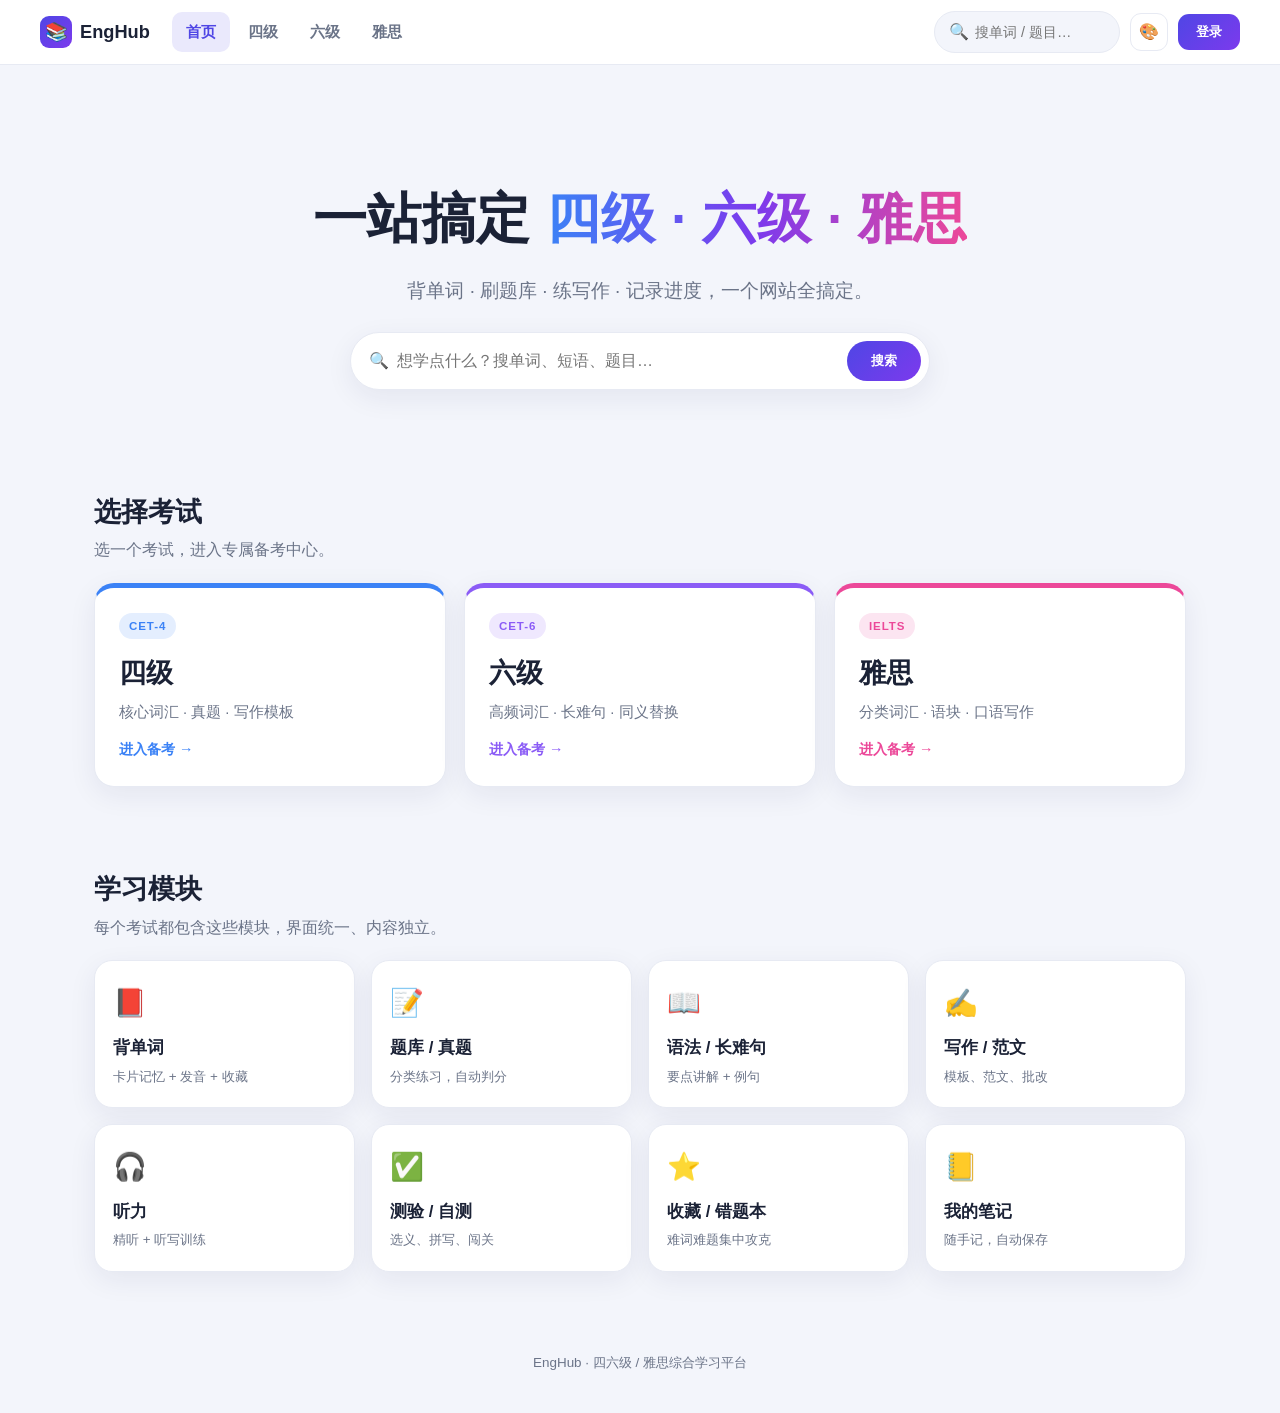
==== index.html @ 69605d9d "EngHub 四六级/雅思学习站:门户首页 + 备考中心 + 背单词 + 笔记本 Co-Authored-By: Claude Opus 4.7 <noreply@anthropic.com>" ====
<!DOCTYPE html>
<html lang="zh-CN">
<head>
<meta charset="UTF-8" />
<meta name="viewport" content="width=device-width, initial-scale=1.0, viewport-fit=cover" />
<meta name="theme-color" content="#4f46e5" />
<title>EngHub · 四级 / 六级 / 雅思 一站式学习</title>
<script>try{var t=localStorage.getItem('engapp-theme');if(t)document.documentElement.setAttribute('data-theme',t);}catch(e){}</script>
<link rel="stylesheet" href="assets/style.css" />
</head>
<body>
<header class="nav">
  <a class="brand" href="index.html"><span class="m">📚</span> EngHub</a>
  <nav class="nav-links" id="navLinks">
    <a href="index.html" class="active">首页</a>
    <a href="dashboard.html?exam=cet4" data-exam="cet4">四级</a>
    <a href="dashboard.html?exam=cet6" data-exam="cet6">六级</a>
    <a href="dashboard.html?exam=ielts" data-exam="ielts">雅思</a>
  </nav>
  <div class="nav-right">
    <div class="nav-search">🔍 <input placeholder="搜单词 / 题目…" /></div>
    <button class="btn-login">登录</button>
  </div>
  <button class="nav-toggle" id="navToggle">☰</button>
</header>

<div class="wrap">
  <section class="home-hero">
    <h1>一站搞定 <span class="g">四级 · 六级 · 雅思</span></h1>
    <p class="sub">背单词 · 刷题库 · 练写作 · 记录进度，一个网站全搞定。</p>
    <div class="home-search">
      🔍 <input type="search" placeholder="想学点什么？搜单词、短语、题目…" />
      <button>搜索</button>
    </div>
  </section>

  <section class="section">
    <h2>选择考试</h2>
    <p class="sub">选一个考试，进入专属备考中心。</p>
    <div class="exams">
      <a class="exam-card cet4" href="dashboard.html?exam=cet4">
        <span class="tag">CET-4</span><h3>四级</h3><p>核心词汇 · 真题 · 写作模板</p><span class="go">进入备考 →</span>
      </a>
      <a class="exam-card cet6" href="dashboard.html?exam=cet6">
        <span class="tag">CET-6</span><h3>六级</h3><p>高频词汇 · 长难句 · 同义替换</p><span class="go">进入备考 →</span>
      </a>
      <a class="exam-card ielts" href="dashboard.html?exam=ielts">
        <span class="tag">IELTS</span><h3>雅思</h3><p>分类词汇 · 语块 · 口语写作</p><span class="go">进入备考 →</span>
      </a>
    </div>
  </section>

  <section class="section" id="features">
    <h2>学习模块</h2>
    <p class="sub">每个考试都包含这些模块，界面统一、内容独立。</p>
    <div class="features">
      <div class="feature"><span class="e">📕</span><h4>背单词</h4><p>卡片记忆 + 发音 + 收藏</p></div>
      <div class="feature"><span class="e">📝</span><h4>题库 / 真题</h4><p>分类练习，自动判分</p></div>
      <div class="feature"><span class="e">📖</span><h4>语法 / 长难句</h4><p>要点讲解 + 例句</p></div>
      <div class="feature"><span class="e">✍️</span><h4>写作 / 范文</h4><p>模板、范文、批改</p></div>
      <div class="feature"><span class="e">🎧</span><h4>听力</h4><p>精听 + 听写训练</p></div>
      <div class="feature"><span class="e">✅</span><h4>测验 / 自测</h4><p>选义、拼写、闯关</p></div>
      <div class="feature"><span class="e">⭐</span><h4>收藏 / 错题本</h4><p>难词难题集中攻克</p></div>
      <div class="feature"><span class="e">📒</span><h4>我的笔记</h4><p>随手记，自动保存</p></div>
    </div>
  </section>
</div>

<footer class="foot">EngHub · 四六级 / 雅思综合学习平台</footer>
<script src="assets/app.js"></script>
</body>
</html>
---- assets/style.css ----
/* ===== 主题变量（默认 + 各主题覆盖） ===== */
:root{
  --bg:#f3f5fb;--card:#ffffff;--ink:#1b2236;--dim:#6b7488;--line:#e7eaf3;
  --brand:#4f46e5;--brand2:#7c3aed;
  --voc:#3b82f6;--lis:#8b5cf6;--read:#0ea5e9;--wri:#f59e0b;--tra:#ec4899;
  --shadow:0 8px 28px rgba(30,30,80,.07);--r:18px;--nav-h:60px;--page-glow:none}
[data-theme="pebl"]{--bg:#e9f4f1;--card:#fff;--ink:#20322b;--dim:#6a7d75;--line:#d4e6e0;--brand:#1f6f4f;--brand2:#0d6568;--voc:#0d6568;--lis:#2f8f6b;--read:#7d9b6e;--wri:#c18d7d;--tra:#b5898b;--shadow:0 8px 28px rgba(31,71,63,.10);
  --page-glow:radial-gradient(900px 520px at 82% -12%,rgba(13,101,104,.14),transparent 60%),radial-gradient(760px 520px at 6% 6%,rgba(193,141,125,.12),transparent 62%)}
[data-theme="ocean"]{--bg:#e7f1fc;--card:#fff;--ink:#0f2438;--dim:#5b7892;--line:#d3e4f5;--brand:#0284c7;--brand2:#0ea5e9;--voc:#0ea5e9;--lis:#0891b2;--read:#2563eb;--wri:#06b6d4;--tra:#3b82f6}
[data-theme="forest"]{--bg:#eaf6ed;--card:#fff;--ink:#16271c;--dim:#5b7768;--line:#d2e8d8;--brand:#15803d;--brand2:#0d9488;--voc:#16a34a;--lis:#0d9488;--read:#65a30d;--wri:#059669;--tra:#14b8a6}
[data-theme="sakura"]{--bg:#fdeaf2;--card:#fff;--ink:#3b2330;--dim:#9c7385;--line:#f7d2e0;--brand:#db2777;--brand2:#fb7185;--voc:#ec4899;--lis:#f472b6;--read:#fb7185;--wri:#e879f9;--tra:#f43f5e}
[data-theme="sunset"]{--bg:#fff0e2;--card:#fff;--ink:#3a2415;--dim:#9a7256;--line:#f7dabf;--brand:#ea580c;--brand2:#f43f5e;--voc:#f97316;--lis:#ef4444;--read:#f43f5e;--wri:#f59e0b;--tra:#fb7185}
[data-theme="night"]{--bg:#0e1320;--card:#171d2e;--ink:#e8ecf6;--dim:#9aa3bd;--line:#26304a;--brand:#6366f1;--brand2:#8b5cf6;--voc:#818cf8;--lis:#a78bfa;--read:#38bdf8;--wri:#fbbf24;--tra:#f472b6;--shadow:0 10px 30px rgba(0,0,0,.42)}
[data-theme="midnight"]{--bg:#0b1424;--card:#122036;--ink:#dce9fb;--dim:#8aa0c0;--line:#1e3148;--brand:#2563eb;--brand2:#0ea5e9;--voc:#38bdf8;--lis:#60a5fa;--read:#22d3ee;--wri:#818cf8;--tra:#34d399;--shadow:0 10px 30px rgba(0,0,0,.45)}

*{box-sizing:border-box;margin:0;padding:0}
html{scroll-behavior:smooth}
body{font-family:-apple-system,"Segoe UI","Microsoft YaHei",Roboto,sans-serif;background-color:var(--bg);background-image:var(--page-glow);background-attachment:fixed;color:var(--ink);line-height:1.6;-webkit-font-smoothing:antialiased;min-height:100vh}
a{text-decoration:none;color:inherit}
.wrap{max-width:1140px;margin:0 auto;padding:0 clamp(16px,4vw,24px)}

/* ===== 顶部导航（两页共用） ===== */
.nav{position:sticky;top:0;z-index:50;display:flex;align-items:center;gap:14px;padding:11px clamp(16px,4vw,40px);background:var(--card);border-bottom:1px solid var(--line)}
.brand{font-weight:800;font-size:1.14rem;display:flex;align-items:center;gap:8px}
.brand .m{width:32px;height:32px;border-radius:9px;display:grid;place-items:center;background:linear-gradient(135deg,var(--brand),var(--brand2));color:#fff}
.nav-links{display:flex;gap:4px;margin-left:8px}
.nav-links a{padding:8px 14px;border-radius:10px;color:var(--dim);font-weight:600;font-size:.95rem}
.nav-links a:hover{color:var(--ink);background:var(--bg)}
.nav-links a.active{color:var(--brand);background:color-mix(in srgb,var(--brand) 12%,var(--card))}
.nav-right{margin-left:auto;display:flex;align-items:center;gap:10px}
.nav-search{display:flex;align-items:center;gap:6px;background:var(--bg);border:1px solid var(--line);border-radius:999px;padding:7px 14px;color:var(--dim)}
.nav-search input{border:0;background:none;outline:none;color:var(--ink);font-size:.9rem;width:130px}
.theme-btn{width:38px;height:38px;border-radius:11px;border:1px solid var(--line);background:var(--card);color:var(--ink);cursor:pointer;font-size:1rem}
.theme-btn:hover{border-color:var(--brand)}
.btn-login{border:0;cursor:pointer;padding:9px 18px;border-radius:11px;background:linear-gradient(135deg,var(--brand),var(--brand2));color:#fff;font-weight:700}
.nav-toggle{display:none;border:0;background:none;font-size:1.4rem;cursor:pointer;color:var(--ink)}

/* ===== 主题面板 ===== */
.theme-panel{position:fixed;top:calc(var(--nav-h) + 6px);right:14px;z-index:200;width:252px;background:var(--card);border:1px solid var(--line);border-radius:16px;box-shadow:var(--shadow);padding:14px;display:none}
.theme-panel.open{display:block}
.tp-title{font-size:.85rem;font-weight:700;color:var(--dim);margin-bottom:10px}
.tp-grid{display:grid;grid-template-columns:1fr 1fr;gap:8px}
.tp-item{display:flex;align-items:center;gap:8px;padding:8px 10px;border:1px solid var(--line);border-radius:10px;background:var(--card);cursor:pointer;color:var(--ink);font-size:.85rem;font-weight:600;text-align:left}
.tp-item:hover{border-color:var(--brand)}
.tp-item.active{border-color:var(--brand);background:var(--bg)}
.tp-dots{display:flex;flex:none}
.tp-dots i{width:13px;height:13px;border-radius:50%;display:block;margin-left:-4px;border:1.5px solid var(--card)}
.tp-dots i:first-child{margin-left:0}

/* ===== 首页 Hero ===== */
.home-hero{text-align:center;padding:clamp(50px,9vw,110px) 0 clamp(30px,5vw,60px);position:relative}
.home-hero h1{font-size:clamp(1.9rem,6vw,3.4rem);font-weight:900;letter-spacing:.5px}
.home-hero h1 .g{background:linear-gradient(90deg,var(--cet4,var(--voc)),var(--brand2),var(--tra));-webkit-background-clip:text;background-clip:text;color:transparent}
.home-hero .sub{color:var(--dim);margin-top:14px;font-size:clamp(1rem,2.5vw,1.18rem)}
.home-search{display:flex;align-items:center;gap:8px;max-width:580px;margin:26px auto 0;background:var(--card);border:1px solid var(--line);border-radius:999px;padding:8px 8px 8px 18px;box-shadow:var(--shadow)}
.home-search input{flex:1;border:0;outline:none;background:none;font-size:1rem;color:var(--ink)}
.home-search button{border:0;cursor:pointer;padding:11px 24px;border-radius:999px;background:linear-gradient(135deg,var(--brand),var(--brand2));color:#fff;font-weight:700}

.section{padding:clamp(22px,4vw,40px) 0}
.section h2{font-size:clamp(1.3rem,3vw,1.7rem);font-weight:800}
.section .sub{color:var(--dim);margin-top:4px}

/* 选择考试卡 */
.exams{margin-top:20px;display:grid;grid-template-columns:repeat(3,1fr);gap:18px}
.exam-card{position:relative;overflow:hidden;background:var(--card);border:1px solid var(--line);border-radius:20px;padding:24px;box-shadow:var(--shadow);transition:transform .18s,border-color .18s;border-top:5px solid var(--c)}
.exam-card.cet4{--c:var(--voc)}.exam-card.cet6{--c:var(--lis)}.exam-card.ielts{--c:var(--tra)}
.exam-card:hover{transform:translateY(-5px);border-color:var(--c)}
.exam-card .tag{font-size:.72rem;font-weight:800;letter-spacing:.08em;color:var(--c);background:color-mix(in srgb,var(--c) 14%,var(--card));padding:4px 10px;border-radius:999px;display:inline-block}
.exam-card h3{font-size:1.7rem;margin-top:12px}
.exam-card p{color:var(--dim);margin-top:6px;font-size:.92rem}
.exam-card .go{margin-top:14px;color:var(--c);font-weight:700;font-size:.9rem;display:inline-block}

/* 学习模块 */
.features{margin-top:20px;display:grid;grid-template-columns:repeat(4,1fr);gap:16px}
.feature{background:var(--card);border:1px solid var(--line);border-radius:var(--r);padding:20px 18px;box-shadow:var(--shadow);transition:transform .15s,border-color .15s}
.feature:hover{transform:translateY(-3px);border-color:var(--brand)}
.feature .e{font-size:1.7rem}
.feature h4{margin-top:10px;font-size:1.05rem}
.feature p{color:var(--dim);font-size:.84rem;margin-top:4px}

/* ===== 备考中心（dashboard） ===== */
.hero{position:relative;overflow:hidden;border-radius:26px;min-height:clamp(300px,40vw,400px);display:flex;flex-direction:column;justify-content:center;gap:14px;padding:clamp(26px,5vw,54px);color:#fff;margin-top:22px;
  background-image:linear-gradient(95deg,rgba(18,30,26,.84) 0%,rgba(18,30,26,.5) 42%,rgba(18,30,26,.08) 74%),url('https://images.unsplash.com/photo-1464822759023-fed622ff2c3b?auto=format&fit=crop&w=1600&q=70');
  background-size:cover;background-position:center;background-color:var(--brand)}
.hero .hi{font-weight:600;opacity:.95}
.hero .cd{font-size:clamp(1.5rem,4vw,2.4rem);font-weight:900;line-height:1.12;max-width:20ch;text-shadow:0 2px 18px rgba(0,0,0,.28)}
.hero .cd .big{font-size:clamp(2.8rem,9vw,5rem);display:inline-block;vertical-align:-6px;margin:0 4px}
.hero .subt{opacity:.92;max-width:42ch}
.hero .edit{font-size:.82rem;opacity:.85;border-bottom:1px dashed rgba(255,255,255,.6);cursor:pointer;margin-left:6px;white-space:nowrap}
.hero .r{display:flex;gap:10px;flex-wrap:wrap;align-items:center;margin-top:6px}
.kpi{background:rgba(255,255,255,.15);backdrop-filter:blur(6px);border:1px solid rgba(255,255,255,.25);border-radius:14px;padding:11px 16px;text-align:center;min-width:84px}
.kpi b{display:block;font-size:1.5rem}.kpi span{font-size:.76rem;opacity:.9}
.hero .cont{background:#fff;color:#1f2a24;font-weight:800;padding:13px 22px;border-radius:13px;cursor:pointer;border:0}

.sec{margin-top:32px}
.sec-h{display:flex;align-items:center;gap:8px;margin-bottom:14px}
.sec-h h2{font-size:1.2rem;font-weight:800}
.sec-h .more{margin-left:auto;color:var(--dim);font-size:.85rem;cursor:pointer}

.types{display:grid;grid-template-columns:repeat(5,1fr);gap:14px}
.tcard{background:var(--card);border:1px solid var(--line);border-radius:var(--r);padding:18px;box-shadow:var(--shadow);cursor:pointer;transition:transform .15s;border-top:4px solid var(--c)}
.tcard:hover{transform:translateY(-4px)}
.tcard.voc{--c:var(--voc)}.tcard.lis{--c:var(--lis)}.tcard.read{--c:var(--read)}.tcard.wri{--c:var(--wri)}.tcard.tra{--c:var(--tra)}
.tcard .e{font-size:1.5rem;width:46px;height:46px;border-radius:13px;display:grid;place-items:center;background:color-mix(in srgb,var(--c) 16%,var(--card))}
.tcard h3{font-size:1.1rem;margin-top:10px}
.tcard p{color:var(--dim);font-size:.82rem;margin-top:3px}
.tcard .bar{height:6px;border-radius:999px;background:var(--bg);margin-top:12px;overflow:hidden}
.tcard .bar span{display:block;height:100%;background:var(--c)}

.exams3{display:grid;grid-template-columns:repeat(3,1fr);gap:14px}
.ecard{display:flex;gap:14px;align-items:center;background:var(--card);border:1px solid var(--line);border-radius:var(--r);padding:18px;box-shadow:var(--shadow);cursor:pointer}
.ecard:hover{border-color:var(--brand)}
.ecard .e{width:48px;height:48px;border-radius:13px;display:grid;place-items:center;font-size:1.5rem;background:color-mix(in srgb,var(--brand) 12%,var(--card));flex:none}
.ecard h3{font-size:1.05rem}.ecard p{color:var(--dim);font-size:.82rem}

.tools{display:grid;grid-template-columns:repeat(6,1fr);gap:12px}
.tool{background:var(--card);border:1px solid var(--line);border-radius:14px;padding:16px 10px;text-align:center;box-shadow:var(--shadow);cursor:pointer;transition:transform .15s}
.tool:hover{transform:translateY(-3px);border-color:var(--brand)}
.tool .e{font-size:1.45rem;width:44px;height:44px;border-radius:12px;display:grid;place-items:center;margin:0 auto;background:color-mix(in srgb,var(--brand) 12%,var(--card))}
.tool .t{margin-top:8px;font-weight:700;font-size:.86rem}

.plan{display:grid;grid-template-columns:1.1fr 1fr;gap:16px}
.panel{background:var(--card);border:1px solid var(--line);border-radius:var(--r);padding:18px;box-shadow:var(--shadow)}
.panel h3{font-size:1rem;margin-bottom:12px}
.week{display:flex;justify-content:space-between;gap:6px}
.day{flex:1;text-align:center;color:var(--dim);font-size:.78rem}
.day .d{width:100%;aspect-ratio:1;max-width:42px;margin:6px auto 0;border-radius:12px;background:var(--bg);display:grid;place-items:center;font-weight:800;color:var(--dim)}
.day.done .d{background:linear-gradient(135deg,var(--brand),var(--brand2));color:#fff}
.day.today .d{outline:2px solid var(--brand);outline-offset:2px;color:var(--ink)}
.todo{list-style:none}
.todo li{display:flex;align-items:center;gap:10px;padding:8px 0;cursor:pointer;border-bottom:1px solid var(--line)}
.todo li:last-child{border-bottom:0}
.todo .b{width:20px;height:20px;border:2px solid var(--dim);border-radius:6px;display:grid;place-items:center;font-size:.8rem;flex:none}
.todo li.done .b{background:var(--brand);border-color:var(--brand);color:#fff}
.todo li.done .x{text-decoration:line-through;color:var(--dim)}

.foot{text-align:center;color:var(--dim);font-size:.84rem;padding:40px 20px}

/* ===== 响应式 ===== */
@media(max-width:900px){
  .nav-links,.nav-search{display:none}
  .nav-links.open{display:flex;flex-direction:column;position:absolute;top:var(--nav-h);left:0;right:0;background:var(--card);border-bottom:1px solid var(--line);padding:10px;gap:4px}
  .nav-toggle{display:block}
  .exams{grid-template-columns:1fr}.features{grid-template-columns:repeat(2,1fr)}
  .types{grid-template-columns:repeat(2,1fr)}.tools{grid-template-columns:repeat(3,1fr)}.exams3{grid-template-columns:1fr}.plan{grid-template-columns:1fr}
}
@media(max-width:520px){.features{grid-template-columns:1fr 1fr}.types{grid-template-columns:1fr 1fr}.tools{grid-template-columns:repeat(2,1fr)}.theme-panel{left:14px;width:auto}}
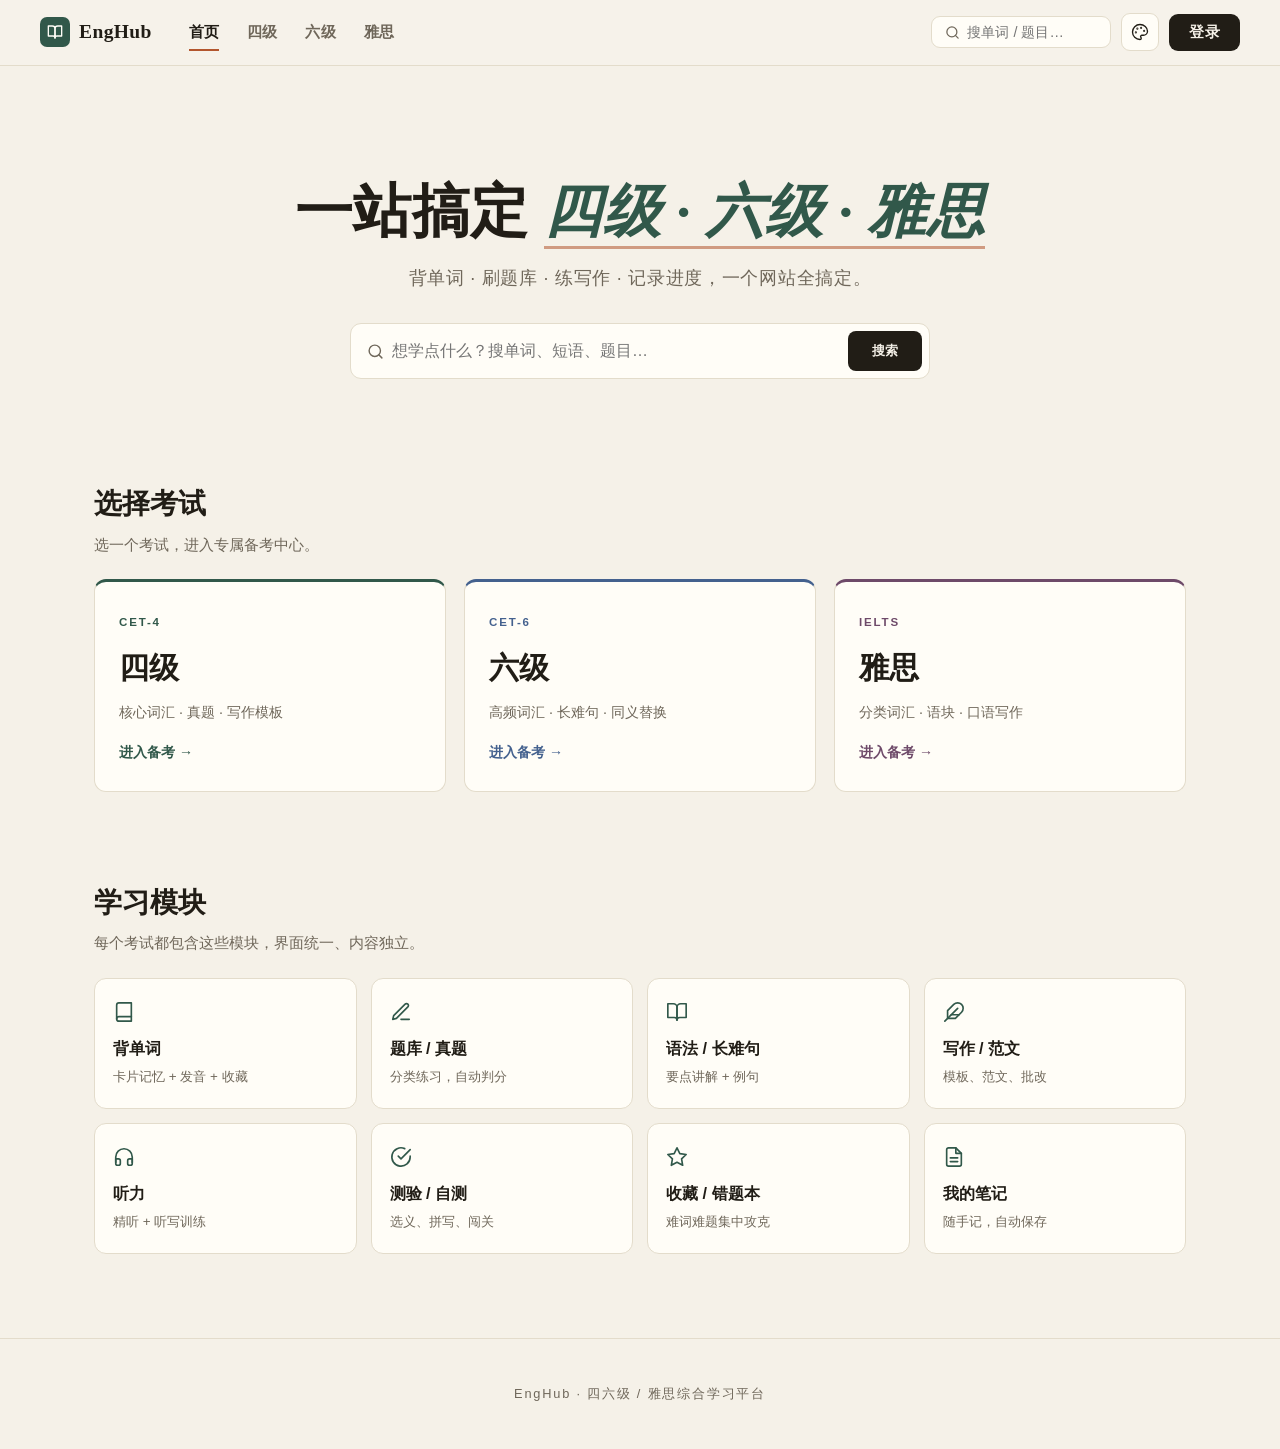
==== commit 6790a3c7: "整站改版「纸墨书房」编辑风:暖纸底+衬线标题+墨绿主色;emoji 图标全部换线性 SVG;8 套主题重调色(新增夜读/子夜暗色);移除 Google Fonts 与 Unsplash 外链提升国内加" ====
--- a/index.html
+++ b/index.html
@@ -3,14 +3,14 @@
 <head>
 <meta charset="UTF-8" />
 <meta name="viewport" content="width=device-width, initial-scale=1.0, viewport-fit=cover" />
-<meta name="theme-color" content="#4f46e5" />
+<meta name="theme-color" content="#f5f1e8" />
 <title>EngHub · 四级 / 六级 / 雅思 一站式学习</title>
 <script>try{var t=localStorage.getItem('engapp-theme');if(t)document.documentElement.setAttribute('data-theme',t);}catch(e){}</script>
 <link rel="stylesheet" href="assets/style.css" />
 </head>
 <body>
 <header class="nav">
-  <a class="brand" href="index.html"><span class="m">📚</span> EngHub</a>
+  <a class="brand" href="index.html"><span class="m"><svg width="16" height="16" viewBox="0 0 24 24" fill="none" stroke="currentColor" stroke-width="2" stroke-linecap="round" stroke-linejoin="round"><path d="M2 3h6a4 4 0 0 1 4 4v14a3 3 0 0 0-3-3H2z"/><path d="M22 3h-6a4 4 0 0 0-4 4v14a3 3 0 0 1 3-3h7z"/></svg></span> EngHub</a>
   <nav class="nav-links" id="navLinks">
     <a href="index.html" class="active">首页</a>
     <a href="dashboard.html?exam=cet4" data-exam="cet4">四级</a>
@@ -18,7 +18,7 @@
     <a href="dashboard.html?exam=ielts" data-exam="ielts">雅思</a>
   </nav>
   <div class="nav-right">
-    <div class="nav-search">🔍 <input placeholder="搜单词 / 题目…" /></div>
+    <div class="nav-search"><svg width="15" height="15" viewBox="0 0 24 24" fill="none" stroke="currentColor" stroke-width="2" stroke-linecap="round" stroke-linejoin="round"><circle cx="11" cy="11" r="8"/><line x1="21" y1="21" x2="16.65" y2="16.65"/></svg> <input placeholder="搜单词 / 题目…" /></div>
     <button class="btn-login">登录</button>
   </div>
   <button class="nav-toggle" id="navToggle">☰</button>
@@ -29,7 +29,8 @@
     <h1>一站搞定 <span class="g">四级 · 六级 · 雅思</span></h1>
     <p class="sub">背单词 · 刷题库 · 练写作 · 记录进度，一个网站全搞定。</p>
     <div class="home-search">
-      🔍 <input type="search" placeholder="想学点什么？搜单词、短语、题目…" />
+      <svg width="17" height="17" viewBox="0 0 24 24" fill="none" stroke="currentColor" stroke-width="2" stroke-linecap="round" stroke-linejoin="round"><circle cx="11" cy="11" r="8"/><line x1="21" y1="21" x2="16.65" y2="16.65"/></svg>
+      <input type="search" placeholder="想学点什么？搜单词、短语、题目…" />
       <button>搜索</button>
     </div>
   </section>
@@ -54,19 +55,20 @@
     <h2>学习模块</h2>
     <p class="sub">每个考试都包含这些模块，界面统一、内容独立。</p>
     <div class="features">
-      <div class="feature"><span class="e">📕</span><h4>背单词</h4><p>卡片记忆 + 发音 + 收藏</p></div>
-      <div class="feature"><span class="e">📝</span><h4>题库 / 真题</h4><p>分类练习，自动判分</p></div>
-      <div class="feature"><span class="e">📖</span><h4>语法 / 长难句</h4><p>要点讲解 + 例句</p></div>
-      <div class="feature"><span class="e">✍️</span><h4>写作 / 范文</h4><p>模板、范文、批改</p></div>
-      <div class="feature"><span class="e">🎧</span><h4>听力</h4><p>精听 + 听写训练</p></div>
-      <div class="feature"><span class="e">✅</span><h4>测验 / 自测</h4><p>选义、拼写、闯关</p></div>
-      <div class="feature"><span class="e">⭐</span><h4>收藏 / 错题本</h4><p>难词难题集中攻克</p></div>
-      <div class="feature"><span class="e">📒</span><h4>我的笔记</h4><p>随手记，自动保存</p></div>
+      <div class="feature"><span class="e"><svg width="22" height="22" viewBox="0 0 24 24" fill="none" stroke="currentColor" stroke-width="1.8" stroke-linecap="round" stroke-linejoin="round"><path d="M4 19.5A2.5 2.5 0 0 1 6.5 17H20"/><path d="M6.5 2H20v20H6.5A2.5 2.5 0 0 1 4 19.5v-15A2.5 2.5 0 0 1 6.5 2z"/></svg></span><h4>背单词</h4><p>卡片记忆 + 发音 + 收藏</p></div>
+      <div class="feature"><span class="e"><svg width="22" height="22" viewBox="0 0 24 24" fill="none" stroke="currentColor" stroke-width="1.8" stroke-linecap="round" stroke-linejoin="round"><path d="M12 20h9"/><path d="M16.5 3.5a2.121 2.121 0 0 1 3 3L7 19l-4 1 1-4L16.5 3.5z"/></svg></span><h4>题库 / 真题</h4><p>分类练习，自动判分</p></div>
+      <div class="feature"><span class="e"><svg width="22" height="22" viewBox="0 0 24 24" fill="none" stroke="currentColor" stroke-width="1.8" stroke-linecap="round" stroke-linejoin="round"><path d="M2 3h6a4 4 0 0 1 4 4v14a3 3 0 0 0-3-3H2z"/><path d="M22 3h-6a4 4 0 0 0-4 4v14a3 3 0 0 1 3-3h7z"/></svg></span><h4>语法 / 长难句</h4><p>要点讲解 + 例句</p></div>
+      <div class="feature"><span class="e"><svg width="22" height="22" viewBox="0 0 24 24" fill="none" stroke="currentColor" stroke-width="1.8" stroke-linecap="round" stroke-linejoin="round"><path d="M20.24 12.24a6 6 0 0 0-8.49-8.49L5 10.5V19h8.5z"/><line x1="16" y1="8" x2="2" y2="22"/><line x1="17.5" y1="15" x2="9" y2="15"/></svg></span><h4>写作 / 范文</h4><p>模板、范文、批改</p></div>
+      <div class="feature"><span class="e"><svg width="22" height="22" viewBox="0 0 24 24" fill="none" stroke="currentColor" stroke-width="1.8" stroke-linecap="round" stroke-linejoin="round"><path d="M3 18v-6a9 9 0 0 1 18 0v6"/><path d="M21 19a2 2 0 0 1-2 2h-1a2 2 0 0 1-2-2v-3a2 2 0 0 1 2-2h3zM3 19a2 2 0 0 0 2 2h1a2 2 0 0 0 2-2v-3a2 2 0 0 0-2-2H3z"/></svg></span><h4>听力</h4><p>精听 + 听写训练</p></div>
+      <div class="feature"><span class="e"><svg width="22" height="22" viewBox="0 0 24 24" fill="none" stroke="currentColor" stroke-width="1.8" stroke-linecap="round" stroke-linejoin="round"><path d="M22 11.08V12a10 10 0 1 1-5.93-9.14"/><polyline points="22 4 12 14.01 9 11.01"/></svg></span><h4>测验 / 自测</h4><p>选义、拼写、闯关</p></div>
+      <div class="feature"><span class="e"><svg width="22" height="22" viewBox="0 0 24 24" fill="none" stroke="currentColor" stroke-width="1.8" stroke-linecap="round" stroke-linejoin="round"><polygon points="12 2 15.09 8.26 22 9.27 17 14.14 18.18 21.02 12 17.77 5.82 21.02 7 14.14 2 9.27 8.91 8.26"/></svg></span><h4>收藏 / 错题本</h4><p>难词难题集中攻克</p></div>
+      <div class="feature"><span class="e"><svg width="22" height="22" viewBox="0 0 24 24" fill="none" stroke="currentColor" stroke-width="1.8" stroke-linecap="round" stroke-linejoin="round"><path d="M14 2H6a2 2 0 0 0-2 2v16a2 2 0 0 0 2 2h12a2 2 0 0 0 2-2V8z"/><polyline points="14 2 14 8 20 8"/><line x1="16" y1="13" x2="8" y2="13"/><line x1="16" y1="17" x2="8" y2="17"/></svg></span><h4>我的笔记</h4><p>随手记，自动保存</p></div>
     </div>
   </section>
 </div>
 
 <footer class="foot">EngHub · 四六级 / 雅思综合学习平台</footer>
 <script src="assets/app.js"></script>
+<script src="assets/cloud-auth.js"></script>
 </body>
 </html>
--- a/assets/style.css
+++ b/assets/style.css
@@ -1,140 +1,155 @@
-/* ===== 主题变量（默认 + 各主题覆盖） ===== */
+/* ===== 「纸墨书房」设计系统 —— 主题变量（默认 + 各主题覆盖） ===== */
 :root{
-  --bg:#f3f5fb;--card:#ffffff;--ink:#1b2236;--dim:#6b7488;--line:#e7eaf3;
-  --brand:#4f46e5;--brand2:#7c3aed;
-  --voc:#3b82f6;--lis:#8b5cf6;--read:#0ea5e9;--wri:#f59e0b;--tra:#ec4899;
-  --shadow:0 8px 28px rgba(30,30,80,.07);--r:18px;--nav-h:60px;--page-glow:none}
-[data-theme="pebl"]{--bg:#e9f4f1;--card:#fff;--ink:#20322b;--dim:#6a7d75;--line:#d4e6e0;--brand:#1f6f4f;--brand2:#0d6568;--voc:#0d6568;--lis:#2f8f6b;--read:#7d9b6e;--wri:#c18d7d;--tra:#b5898b;--shadow:0 8px 28px rgba(31,71,63,.10);
-  --page-glow:radial-gradient(900px 520px at 82% -12%,rgba(13,101,104,.14),transparent 60%),radial-gradient(760px 520px at 6% 6%,rgba(193,141,125,.12),transparent 62%)}
-[data-theme="ocean"]{--bg:#e7f1fc;--card:#fff;--ink:#0f2438;--dim:#5b7892;--line:#d3e4f5;--brand:#0284c7;--brand2:#0ea5e9;--voc:#0ea5e9;--lis:#0891b2;--read:#2563eb;--wri:#06b6d4;--tra:#3b82f6}
-[data-theme="forest"]{--bg:#eaf6ed;--card:#fff;--ink:#16271c;--dim:#5b7768;--line:#d2e8d8;--brand:#15803d;--brand2:#0d9488;--voc:#16a34a;--lis:#0d9488;--read:#65a30d;--wri:#059669;--tra:#14b8a6}
-[data-theme="sakura"]{--bg:#fdeaf2;--card:#fff;--ink:#3b2330;--dim:#9c7385;--line:#f7d2e0;--brand:#db2777;--brand2:#fb7185;--voc:#ec4899;--lis:#f472b6;--read:#fb7185;--wri:#e879f9;--tra:#f43f5e}
-[data-theme="sunset"]{--bg:#fff0e2;--card:#fff;--ink:#3a2415;--dim:#9a7256;--line:#f7dabf;--brand:#ea580c;--brand2:#f43f5e;--voc:#f97316;--lis:#ef4444;--read:#f43f5e;--wri:#f59e0b;--tra:#fb7185}
-[data-theme="night"]{--bg:#0e1320;--card:#171d2e;--ink:#e8ecf6;--dim:#9aa3bd;--line:#26304a;--brand:#6366f1;--brand2:#8b5cf6;--voc:#818cf8;--lis:#a78bfa;--read:#38bdf8;--wri:#fbbf24;--tra:#f472b6;--shadow:0 10px 30px rgba(0,0,0,.42)}
-[data-theme="midnight"]{--bg:#0b1424;--card:#122036;--ink:#dce9fb;--dim:#8aa0c0;--line:#1e3148;--brand:#2563eb;--brand2:#0ea5e9;--voc:#38bdf8;--lis:#60a5fa;--read:#22d3ee;--wri:#818cf8;--tra:#34d399;--shadow:0 10px 30px rgba(0,0,0,.45)}
+  --bg:#f5f1e8;--card:#fffdf7;--ink:#211d16;--dim:#6f675a;--line:#e3dccb;
+  --brand:#31584a;--brand2:#436f5e;--on-brand:#fffdf7;--accent:#b3562e;
+  --voc:#31584a;--lis:#44618e;--read:#8f6117;--wri:#b3562e;--tra:#6e4a69;
+  --good:#2f7a4e;--bad:#b3402e;
+  --serif:"Noto Serif SC",Georgia,"Times New Roman","STZhongsong","SimSun",serif;
+  --shadow:0 1px 2px rgba(33,29,22,.04),0 10px 30px rgba(33,29,22,.06);
+  --r:12px;--nav-h:60px;--page-glow:none}
+[data-theme="pebl"]{--bg:#edf1ea;--card:#fdfefb;--ink:#1e2a24;--dim:#63705f;--line:#d8e0d2;--brand:#3e6049;--brand2:#52795e;--accent:#a9633a;--voc:#3e6049;--lis:#48657f;--read:#8a6a2a;--wri:#a9633a;--tra:#6d5470}
+[data-theme="ocean"]{--bg:#ebf0ef;--card:#fcfefd;--ink:#17252a;--dim:#5d6f74;--line:#d5e0de;--brand:#2f5e68;--brand2:#417a86;--accent:#a55e35;--voc:#2f5e68;--lis:#3f628f;--read:#87651f;--wri:#a55e35;--tra:#5f4c74}
+[data-theme="forest"]{--bg:#edf2e9;--card:#fdfef9;--ink:#1c2418;--dim:#5f6c58;--line:#d9e2cf;--brand:#3a5c2e;--brand2:#4e7540;--accent:#9c5d2b;--voc:#3a5c2e;--lis:#3f6470;--read:#8a681f;--wri:#9c5d2b;--tra:#6b4b62}
+[data-theme="sakura"]{--bg:#f6eee9;--card:#fffcfa;--ink:#2c211f;--dim:#7c6a64;--line:#ead9d1;--brand:#9e4a5a;--brand2:#b4626f;--accent:#3f5d54;--voc:#9e4a5a;--lis:#59618f;--read:#95661d;--wri:#b3562e;--tra:#6e4a69}
+[data-theme="sunset"]{--bg:#f7efe2;--card:#fffdf6;--ink:#2b2114;--dim:#7c6c54;--line:#ecdec4;--brand:#a6572b;--brand2:#bd6e3f;--accent:#31584a;--voc:#a6572b;--lis:#4f618a;--read:#8f6117;--wri:#a83b28;--tra:#6e4a69}
+[data-theme="night"]{--bg:#17130c;--card:#221d13;--ink:#ece4d2;--dim:#a2977f;--line:#39321f;--brand:#c9a968;--brand2:#a98c50;--on-brand:#221a0c;--accent:#c77950;--voc:#c9a968;--lis:#8ba3c9;--read:#c9b06a;--wri:#c77950;--tra:#b48bab;--shadow:0 1px 2px rgba(0,0,0,.3),0 12px 34px rgba(0,0,0,.42)}
+[data-theme="midnight"]{--bg:#101418;--card:#191f26;--ink:#e0e7ee;--dim:#94a1b0;--line:#2b3641;--brand:#7fa3c4;--brand2:#5f88ad;--on-brand:#101820;--accent:#c99668;--voc:#7fa3c4;--lis:#93a8d6;--read:#c2a878;--wri:#c99668;--tra:#ad93bd;--shadow:0 1px 2px rgba(0,0,0,.35),0 12px 34px rgba(0,0,0,.45)}
 
 *{box-sizing:border-box;margin:0;padding:0}
 html{scroll-behavior:smooth}
-body{font-family:-apple-system,"Segoe UI","Microsoft YaHei",Roboto,sans-serif;background-color:var(--bg);background-image:var(--page-glow);background-attachment:fixed;color:var(--ink);line-height:1.6;-webkit-font-smoothing:antialiased;min-height:100vh}
+body{font-family:-apple-system,"Segoe UI","PingFang SC","Microsoft YaHei",Roboto,sans-serif;background-color:var(--bg);background-image:var(--page-glow);background-attachment:fixed;color:var(--ink);line-height:1.65;-webkit-font-smoothing:antialiased;min-height:100vh}
 a{text-decoration:none;color:inherit}
+button{font-family:inherit}
+svg{display:inline-block;vertical-align:-.18em}
 .wrap{max-width:1140px;margin:0 auto;padding:0 clamp(16px,4vw,24px)}
-
-/* ===== 顶部导航（两页共用） ===== */
-.nav{position:sticky;top:0;z-index:50;display:flex;align-items:center;gap:14px;padding:11px clamp(16px,4vw,40px);background:var(--card);border-bottom:1px solid var(--line)}
-.brand{font-weight:800;font-size:1.14rem;display:flex;align-items:center;gap:8px}
-.brand .m{width:32px;height:32px;border-radius:9px;display:grid;place-items:center;background:linear-gradient(135deg,var(--brand),var(--brand2));color:#fff}
-.nav-links{display:flex;gap:4px;margin-left:8px}
-.nav-links a{padding:8px 14px;border-radius:10px;color:var(--dim);font-weight:600;font-size:.95rem}
-.nav-links a:hover{color:var(--ink);background:var(--bg)}
-.nav-links a.active{color:var(--brand);background:color-mix(in srgb,var(--brand) 12%,var(--card))}
+@media(prefers-reduced-motion:reduce){*,*::before,*::after{transition:none!important;animation:none!important}}
+
+/* ===== 顶部导航（共用） ===== */
+.nav{position:sticky;top:0;z-index:50;display:flex;align-items:center;gap:14px;padding:12px clamp(16px,4vw,40px);background:color-mix(in srgb,var(--bg) 88%,var(--card));backdrop-filter:blur(8px);border-bottom:1px solid var(--line)}
+.brand{font-family:var(--serif);font-weight:700;font-size:1.22rem;letter-spacing:.02em;display:flex;align-items:center;gap:9px}
+.brand .m{width:30px;height:30px;border-radius:7px;display:grid;place-items:center;background:var(--brand);color:var(--on-brand);font-size:.95rem}
+.nav-links{display:flex;gap:2px;margin-left:10px}
+.nav-links a{position:relative;padding:8px 13px;color:var(--dim);font-weight:600;font-size:.94rem;letter-spacing:.01em;transition:color .16s}
+.nav-links a:hover{color:var(--ink)}
+.nav-links a.active{color:var(--ink)}
+.nav-links a.active::after{content:"";position:absolute;left:13px;right:13px;bottom:2px;height:2px;background:var(--accent)}
 .nav-right{margin-left:auto;display:flex;align-items:center;gap:10px}
-.nav-search{display:flex;align-items:center;gap:6px;background:var(--bg);border:1px solid var(--line);border-radius:999px;padding:7px 14px;color:var(--dim)}
+.nav-search{display:flex;align-items:center;gap:7px;background:var(--card);border:1px solid var(--line);border-radius:9px;padding:7px 13px;color:var(--dim);transition:border-color .16s}
+.nav-search:focus-within{border-color:var(--ink)}
 .nav-search input{border:0;background:none;outline:none;color:var(--ink);font-size:.9rem;width:130px}
-.theme-btn{width:38px;height:38px;border-radius:11px;border:1px solid var(--line);background:var(--card);color:var(--ink);cursor:pointer;font-size:1rem}
-.theme-btn:hover{border-color:var(--brand)}
-.btn-login{border:0;cursor:pointer;padding:9px 18px;border-radius:11px;background:linear-gradient(135deg,var(--brand),var(--brand2));color:#fff;font-weight:700}
+.theme-btn{width:38px;height:38px;border-radius:9px;border:1px solid var(--line);background:var(--card);color:var(--ink);cursor:pointer;font-size:1rem;display:grid;place-items:center;transition:border-color .16s}
+.theme-btn:hover{border-color:var(--ink)}
+.btn-login{border:0;cursor:pointer;padding:9px 20px;border-radius:9px;background:var(--ink);color:var(--bg);font-weight:700;font-size:.92rem;letter-spacing:.02em;transition:opacity .16s}
+.btn-login:hover{opacity:.85}
 .nav-toggle{display:none;border:0;background:none;font-size:1.4rem;cursor:pointer;color:var(--ink)}
 
 /* ===== 主题面板 ===== */
-.theme-panel{position:fixed;top:calc(var(--nav-h) + 6px);right:14px;z-index:200;width:252px;background:var(--card);border:1px solid var(--line);border-radius:16px;box-shadow:var(--shadow);padding:14px;display:none}
+.theme-panel{position:fixed;top:calc(var(--nav-h) + 8px);right:14px;z-index:200;width:256px;background:var(--card);border:1px solid var(--line);border-radius:12px;box-shadow:var(--shadow);padding:14px;display:none}
 .theme-panel.open{display:block}
-.tp-title{font-size:.85rem;font-weight:700;color:var(--dim);margin-bottom:10px}
+.tp-title{font-size:.78rem;font-weight:700;letter-spacing:.12em;color:var(--dim);margin-bottom:10px;text-transform:uppercase}
 .tp-grid{display:grid;grid-template-columns:1fr 1fr;gap:8px}
-.tp-item{display:flex;align-items:center;gap:8px;padding:8px 10px;border:1px solid var(--line);border-radius:10px;background:var(--card);cursor:pointer;color:var(--ink);font-size:.85rem;font-weight:600;text-align:left}
-.tp-item:hover{border-color:var(--brand)}
-.tp-item.active{border-color:var(--brand);background:var(--bg)}
+.tp-item{display:flex;align-items:center;gap:8px;padding:8px 10px;border:1px solid var(--line);border-radius:9px;background:var(--card);cursor:pointer;color:var(--ink);font-size:.85rem;font-weight:600;text-align:left;transition:border-color .16s}
+.tp-item:hover{border-color:var(--ink)}
+.tp-item.active{border-color:var(--brand);background:color-mix(in srgb,var(--brand) 8%,var(--card))}
 .tp-dots{display:flex;flex:none}
 .tp-dots i{width:13px;height:13px;border-radius:50%;display:block;margin-left:-4px;border:1.5px solid var(--card)}
 .tp-dots i:first-child{margin-left:0}
 
 /* ===== 首页 Hero ===== */
-.home-hero{text-align:center;padding:clamp(50px,9vw,110px) 0 clamp(30px,5vw,60px);position:relative}
-.home-hero h1{font-size:clamp(1.9rem,6vw,3.4rem);font-weight:900;letter-spacing:.5px}
-.home-hero h1 .g{background:linear-gradient(90deg,var(--cet4,var(--voc)),var(--brand2),var(--tra));-webkit-background-clip:text;background-clip:text;color:transparent}
-.home-hero .sub{color:var(--dim);margin-top:14px;font-size:clamp(1rem,2.5vw,1.18rem)}
-.home-search{display:flex;align-items:center;gap:8px;max-width:580px;margin:26px auto 0;background:var(--card);border:1px solid var(--line);border-radius:999px;padding:8px 8px 8px 18px;box-shadow:var(--shadow)}
+.home-hero{text-align:center;padding:clamp(54px,9vw,110px) 0 clamp(30px,5vw,58px);position:relative}
+.home-hero h1{font-family:var(--serif);font-size:clamp(2rem,6vw,3.6rem);font-weight:900;letter-spacing:.01em;line-height:1.25}
+.home-hero h1 .g{font-style:italic;color:var(--brand);border-bottom:3px solid color-mix(in srgb,var(--accent) 55%,transparent);padding-bottom:.05em}
+.home-hero .sub{color:var(--dim);margin-top:16px;font-size:clamp(.98rem,2.5vw,1.12rem);letter-spacing:.04em}
+.home-search{display:flex;align-items:center;gap:8px;max-width:580px;margin:30px auto 0;background:var(--card);border:1px solid var(--line);border-radius:11px;padding:7px 7px 7px 16px;color:var(--dim);transition:border-color .16s}
+.home-search:focus-within{border-color:var(--ink)}
 .home-search input{flex:1;border:0;outline:none;background:none;font-size:1rem;color:var(--ink)}
-.home-search button{border:0;cursor:pointer;padding:11px 24px;border-radius:999px;background:linear-gradient(135deg,var(--brand),var(--brand2));color:#fff;font-weight:700}
-
-.section{padding:clamp(22px,4vw,40px) 0}
-.section h2{font-size:clamp(1.3rem,3vw,1.7rem);font-weight:800}
-.section .sub{color:var(--dim);margin-top:4px}
+.home-search button{border:0;cursor:pointer;padding:11px 24px;border-radius:8px;background:var(--ink);color:var(--bg);font-weight:700;transition:opacity .16s}
+.home-search button:hover{opacity:.85}
+
+.section{padding:clamp(24px,4vw,44px) 0}
+.section h2{font-family:var(--serif);font-size:clamp(1.35rem,3vw,1.75rem);font-weight:700}
+.section .sub{color:var(--dim);margin-top:5px;font-size:.92rem}
 
 /* 选择考试卡 */
-.exams{margin-top:20px;display:grid;grid-template-columns:repeat(3,1fr);gap:18px}
-.exam-card{position:relative;overflow:hidden;background:var(--card);border:1px solid var(--line);border-radius:20px;padding:24px;box-shadow:var(--shadow);transition:transform .18s,border-color .18s;border-top:5px solid var(--c)}
+.exams{margin-top:22px;display:grid;grid-template-columns:repeat(3,1fr);gap:18px}
+.exam-card{position:relative;overflow:hidden;background:var(--card);border:1px solid var(--line);border-top:3px solid var(--c);border-radius:var(--r);padding:26px 24px;transition:transform .18s,border-color .18s,box-shadow .18s}
 .exam-card.cet4{--c:var(--voc)}.exam-card.cet6{--c:var(--lis)}.exam-card.ielts{--c:var(--tra)}
-.exam-card:hover{transform:translateY(-5px);border-color:var(--c)}
-.exam-card .tag{font-size:.72rem;font-weight:800;letter-spacing:.08em;color:var(--c);background:color-mix(in srgb,var(--c) 14%,var(--card));padding:4px 10px;border-radius:999px;display:inline-block}
-.exam-card h3{font-size:1.7rem;margin-top:12px}
-.exam-card p{color:var(--dim);margin-top:6px;font-size:.92rem}
-.exam-card .go{margin-top:14px;color:var(--c);font-weight:700;font-size:.9rem;display:inline-block}
+.exam-card:hover{transform:translateY(-4px);border-color:var(--c);box-shadow:var(--shadow)}
+.exam-card .tag{font-size:.72rem;font-weight:700;letter-spacing:.16em;color:var(--c);text-transform:uppercase}
+.exam-card h3{font-family:var(--serif);font-size:1.85rem;font-weight:700;margin-top:10px}
+.exam-card p{color:var(--dim);margin-top:8px;font-size:.9rem}
+.exam-card .go{margin-top:16px;color:var(--c);font-weight:700;font-size:.88rem;display:inline-block;border-bottom:1px solid transparent;transition:border-color .16s}
+.exam-card:hover .go{border-bottom-color:var(--c)}
 
 /* 学习模块 */
-.features{margin-top:20px;display:grid;grid-template-columns:repeat(4,1fr);gap:16px}
-.feature{background:var(--card);border:1px solid var(--line);border-radius:var(--r);padding:20px 18px;box-shadow:var(--shadow);transition:transform .15s,border-color .15s}
-.feature:hover{transform:translateY(-3px);border-color:var(--brand)}
-.feature .e{font-size:1.7rem}
-.feature h4{margin-top:10px;font-size:1.05rem}
+.features{margin-top:22px;display:grid;grid-template-columns:repeat(4,1fr);gap:14px}
+.feature{background:var(--card);border:1px solid var(--line);border-radius:var(--r);padding:20px 18px;transition:transform .15s,border-color .15s,box-shadow .15s}
+.feature:hover{transform:translateY(-3px);border-color:var(--brand);box-shadow:var(--shadow)}
+.feature .e{font-size:1.5rem;color:var(--brand);display:block;line-height:1}
+.feature h4{margin-top:12px;font-size:1.02rem;font-weight:700}
 .feature p{color:var(--dim);font-size:.84rem;margin-top:4px}
 
 /* ===== 备考中心（dashboard） ===== */
-.hero{position:relative;overflow:hidden;border-radius:26px;min-height:clamp(300px,40vw,400px);display:flex;flex-direction:column;justify-content:center;gap:14px;padding:clamp(26px,5vw,54px);color:#fff;margin-top:22px;
-  background-image:linear-gradient(95deg,rgba(18,30,26,.84) 0%,rgba(18,30,26,.5) 42%,rgba(18,30,26,.08) 74%),url('https://images.unsplash.com/photo-1464822759023-fed622ff2c3b?auto=format&fit=crop&w=1600&q=70');
-  background-size:cover;background-position:center;background-color:var(--brand)}
-.hero .hi{font-weight:600;opacity:.95}
-.hero .cd{font-size:clamp(1.5rem,4vw,2.4rem);font-weight:900;line-height:1.12;max-width:20ch;text-shadow:0 2px 18px rgba(0,0,0,.28)}
-.hero .cd .big{font-size:clamp(2.8rem,9vw,5rem);display:inline-block;vertical-align:-6px;margin:0 4px}
-.hero .subt{opacity:.92;max-width:42ch}
-.hero .edit{font-size:.82rem;opacity:.85;border-bottom:1px dashed rgba(255,255,255,.6);cursor:pointer;margin-left:6px;white-space:nowrap}
-.hero .r{display:flex;gap:10px;flex-wrap:wrap;align-items:center;margin-top:6px}
-.kpi{background:rgba(255,255,255,.15);backdrop-filter:blur(6px);border:1px solid rgba(255,255,255,.25);border-radius:14px;padding:11px 16px;text-align:center;min-width:84px}
-.kpi b{display:block;font-size:1.5rem}.kpi span{font-size:.76rem;opacity:.9}
-.hero .cont{background:#fff;color:#1f2a24;font-weight:800;padding:13px 22px;border-radius:13px;cursor:pointer;border:0}
-
-.sec{margin-top:32px}
-.sec-h{display:flex;align-items:center;gap:8px;margin-bottom:14px}
-.sec-h h2{font-size:1.2rem;font-weight:800}
-.sec-h .more{margin-left:auto;color:var(--dim);font-size:.85rem;cursor:pointer}
+.hero{position:relative;overflow:hidden;border-radius:16px;min-height:clamp(280px,36vw,380px);display:flex;flex-direction:column;justify-content:center;gap:14px;padding:clamp(26px,5vw,54px);color:var(--on-brand);margin-top:24px;
+  background:linear-gradient(120deg,color-mix(in srgb,var(--brand) 88%,#000) 0%,var(--brand) 55%,color-mix(in srgb,var(--brand) 82%,var(--bg)) 100%)}
+.hero::after{content:"";position:absolute;inset:0;pointer-events:none;background:radial-gradient(640px 320px at 88% -10%,color-mix(in srgb,var(--on-brand) 10%,transparent),transparent 65%)}
+.hero>*{position:relative;z-index:1}
+.hero .hi{font-weight:600;opacity:.9;letter-spacing:.06em;font-size:.92rem}
+.hero .cd{font-family:var(--serif);font-size:clamp(1.5rem,4vw,2.3rem);font-weight:900;line-height:1.2;max-width:22ch}
+.hero .cd .big{font-family:var(--serif);font-size:clamp(2.8rem,9vw,4.8rem);display:inline-block;vertical-align:-6px;margin:0 6px;font-style:italic;font-variant-numeric:tabular-nums}
+.hero .subt{opacity:.88;max-width:44ch;font-size:.95rem}
+.hero .edit{font-size:.82rem;opacity:.85;border-bottom:1px dashed color-mix(in srgb,var(--on-brand) 60%,transparent);cursor:pointer;margin-left:6px;white-space:nowrap}
+.hero .r{display:flex;gap:10px;flex-wrap:wrap;align-items:center;margin-top:8px}
+.kpi{background:color-mix(in srgb,var(--on-brand) 8%,transparent);border:1px solid color-mix(in srgb,var(--on-brand) 26%,transparent);border-radius:10px;padding:11px 16px;text-align:center;min-width:86px}
+.kpi b{display:block;font-family:var(--serif);font-size:1.5rem;font-variant-numeric:tabular-nums}.kpi span{font-size:.74rem;opacity:.85;letter-spacing:.06em}
+.hero .cont{background:var(--on-brand);color:var(--brand);font-weight:800;padding:13px 24px;border-radius:10px;cursor:pointer;border:0;letter-spacing:.02em;transition:opacity .16s}
+.hero .cont:hover{opacity:.9}
+
+.sec{margin-top:36px}
+.sec-h{display:flex;align-items:baseline;gap:10px;margin-bottom:16px;padding-bottom:10px;border-bottom:1px solid var(--line)}
+.sec-h h2{font-family:var(--serif);font-size:1.28rem;font-weight:700}
+.sec-h .more{margin-left:auto;color:var(--dim);font-size:.85rem;cursor:pointer;transition:color .16s}
+.sec-h .more:hover{color:var(--ink)}
+.badge{font-size:.72rem;font-weight:700;letter-spacing:.08em;color:var(--brand);border:1px solid color-mix(in srgb,var(--brand) 40%,transparent);border-radius:999px;padding:2px 10px}
 
 .types{display:grid;grid-template-columns:repeat(5,1fr);gap:14px}
-.tcard{background:var(--card);border:1px solid var(--line);border-radius:var(--r);padding:18px;box-shadow:var(--shadow);cursor:pointer;transition:transform .15s;border-top:4px solid var(--c)}
-.tcard:hover{transform:translateY(-4px)}
+.tcard{background:var(--card);border:1px solid var(--line);border-top:3px solid var(--c);border-radius:var(--r);padding:18px;cursor:pointer;transition:transform .15s,box-shadow .15s}
+.tcard:hover{transform:translateY(-4px);box-shadow:var(--shadow)}
 .tcard.voc{--c:var(--voc)}.tcard.lis{--c:var(--lis)}.tcard.read{--c:var(--read)}.tcard.wri{--c:var(--wri)}.tcard.tra{--c:var(--tra)}
-.tcard .e{font-size:1.5rem;width:46px;height:46px;border-radius:13px;display:grid;place-items:center;background:color-mix(in srgb,var(--c) 16%,var(--card))}
-.tcard h3{font-size:1.1rem;margin-top:10px}
+.tcard .e{font-size:1.35rem;width:44px;height:44px;border-radius:10px;display:grid;place-items:center;color:var(--c);background:color-mix(in srgb,var(--c) 10%,var(--card));border:1px solid color-mix(in srgb,var(--c) 22%,transparent)}
+.tcard h3{font-family:var(--serif);font-size:1.12rem;font-weight:700;margin-top:12px}
 .tcard p{color:var(--dim);font-size:.82rem;margin-top:3px}
-.tcard .bar{height:6px;border-radius:999px;background:var(--bg);margin-top:12px;overflow:hidden}
+.tcard .bar{height:4px;border-radius:999px;background:var(--line);margin-top:14px;overflow:hidden}
 .tcard .bar span{display:block;height:100%;background:var(--c)}
 
 .exams3{display:grid;grid-template-columns:repeat(3,1fr);gap:14px}
-.ecard{display:flex;gap:14px;align-items:center;background:var(--card);border:1px solid var(--line);border-radius:var(--r);padding:18px;box-shadow:var(--shadow);cursor:pointer}
-.ecard:hover{border-color:var(--brand)}
-.ecard .e{width:48px;height:48px;border-radius:13px;display:grid;place-items:center;font-size:1.5rem;background:color-mix(in srgb,var(--brand) 12%,var(--card));flex:none}
-.ecard h3{font-size:1.05rem}.ecard p{color:var(--dim);font-size:.82rem}
+.ecard{display:flex;gap:14px;align-items:center;background:var(--card);border:1px solid var(--line);border-radius:var(--r);padding:18px;cursor:pointer;transition:border-color .15s,box-shadow .15s}
+.ecard:hover{border-color:var(--brand);box-shadow:var(--shadow)}
+.ecard .e{width:46px;height:46px;border-radius:10px;display:grid;place-items:center;font-size:1.3rem;color:var(--brand);background:color-mix(in srgb,var(--brand) 9%,var(--card));border:1px solid color-mix(in srgb,var(--brand) 20%,transparent);flex:none}
+.ecard h3{font-size:1.02rem;font-weight:700}.ecard p{color:var(--dim);font-size:.82rem;margin-top:2px}
 
 .tools{display:grid;grid-template-columns:repeat(6,1fr);gap:12px}
-.tool{background:var(--card);border:1px solid var(--line);border-radius:14px;padding:16px 10px;text-align:center;box-shadow:var(--shadow);cursor:pointer;transition:transform .15s}
+.tool{background:var(--card);border:1px solid var(--line);border-radius:var(--r);padding:16px 10px;text-align:center;cursor:pointer;transition:transform .15s,border-color .15s}
 .tool:hover{transform:translateY(-3px);border-color:var(--brand)}
-.tool .e{font-size:1.45rem;width:44px;height:44px;border-radius:12px;display:grid;place-items:center;margin:0 auto;background:color-mix(in srgb,var(--brand) 12%,var(--card))}
-.tool .t{margin-top:8px;font-weight:700;font-size:.86rem}
+.tool .e{font-size:1.25rem;width:42px;height:42px;border-radius:10px;display:grid;place-items:center;margin:0 auto;color:var(--brand);background:color-mix(in srgb,var(--brand) 9%,var(--card));border:1px solid color-mix(in srgb,var(--brand) 20%,transparent)}
+.tool .t{margin-top:9px;font-weight:700;font-size:.85rem}
 
 .plan{display:grid;grid-template-columns:1.1fr 1fr;gap:16px}
-.panel{background:var(--card);border:1px solid var(--line);border-radius:var(--r);padding:18px;box-shadow:var(--shadow)}
-.panel h3{font-size:1rem;margin-bottom:12px}
+.panel{background:var(--card);border:1px solid var(--line);border-radius:var(--r);padding:20px}
+.panel h3{font-family:var(--serif);font-size:1.02rem;font-weight:700;margin-bottom:14px}
 .week{display:flex;justify-content:space-between;gap:6px}
 .day{flex:1;text-align:center;color:var(--dim);font-size:.78rem}
-.day .d{width:100%;aspect-ratio:1;max-width:42px;margin:6px auto 0;border-radius:12px;background:var(--bg);display:grid;place-items:center;font-weight:800;color:var(--dim)}
-.day.done .d{background:linear-gradient(135deg,var(--brand),var(--brand2));color:#fff}
-.day.today .d{outline:2px solid var(--brand);outline-offset:2px;color:var(--ink)}
+.day .d{width:100%;aspect-ratio:1;max-width:42px;margin:6px auto 0;border-radius:9px;background:var(--bg);border:1px solid var(--line);display:grid;place-items:center;font-weight:700;color:var(--dim)}
+.day.done .d{background:var(--brand);border-color:var(--brand);color:var(--on-brand)}
+.day.today .d{outline:2px solid var(--accent);outline-offset:2px;color:var(--ink)}
 .todo{list-style:none}
-.todo li{display:flex;align-items:center;gap:10px;padding:8px 0;cursor:pointer;border-bottom:1px solid var(--line)}
+.todo li{display:flex;align-items:center;gap:10px;padding:9px 0;cursor:pointer;border-bottom:1px solid var(--line)}
 .todo li:last-child{border-bottom:0}
-.todo .b{width:20px;height:20px;border:2px solid var(--dim);border-radius:6px;display:grid;place-items:center;font-size:.8rem;flex:none}
-.todo li.done .b{background:var(--brand);border-color:var(--brand);color:#fff}
+.todo .b{width:20px;height:20px;border:1.5px solid var(--dim);border-radius:5px;display:grid;place-items:center;font-size:.8rem;flex:none;transition:background .16s,border-color .16s}
+.todo li.done .b{background:var(--brand);border-color:var(--brand);color:var(--on-brand)}
 .todo li.done .x{text-decoration:line-through;color:var(--dim)}
 
-.foot{text-align:center;color:var(--dim);font-size:.84rem;padding:40px 20px}
+.foot{text-align:center;color:var(--dim);font-size:.8rem;letter-spacing:.14em;padding:44px 20px;border-top:1px solid var(--line);margin-top:40px}
 
 /* ===== 响应式 ===== */
 @media(max-width:900px){
@@ -145,3 +160,71 @@
   .types{grid-template-columns:repeat(2,1fr)}.tools{grid-template-columns:repeat(3,1fr)}.exams3{grid-template-columns:1fr}.plan{grid-template-columns:1fr}
 }
 @media(max-width:520px){.features{grid-template-columns:1fr 1fr}.types{grid-template-columns:1fr 1fr}.tools{grid-template-columns:repeat(2,1fr)}.theme-panel{left:14px;width:auto}}
+
+/* ===== 题库 / 真题页（tests.html） ===== */
+.pp-tabs{display:flex;flex-wrap:wrap;gap:2px;margin:16px 0 20px;border-bottom:1px solid var(--line)}
+.pp-tab{padding:9px 16px 11px;font-weight:700;font-size:.92rem;color:var(--dim);background:none;border:0;border-bottom:2px solid transparent;margin-bottom:-1px;cursor:pointer;transition:color .16s,border-color .16s}
+.pp-tab:hover{color:var(--ink)}
+.pp-tab.on{color:var(--ink);border-bottom-color:var(--accent)}
+.pp-list{display:grid;gap:12px}
+.pp-row{display:flex;align-items:center;gap:14px;background:var(--card);border:1px solid var(--line);border-radius:var(--r);padding:14px 18px;transition:transform .15s,border-color .15s}
+.pp-row:hover{transform:translateY(-2px);border-color:var(--brand)}
+.pp-row .n{width:42px;height:42px;flex:none;border-radius:10px;display:grid;place-items:center;font-family:var(--serif);font-weight:700;background:color-mix(in srgb,var(--brand) 9%,var(--card));color:var(--brand);border:1px solid color-mix(in srgb,var(--brand) 20%,transparent)}
+.pp-row .m{flex:1}.pp-row h4{font-size:1.02rem;font-weight:700}.pp-row p{color:var(--dim);font-size:.85rem;margin-top:2px}
+.pp-go{border:0;cursor:pointer;padding:10px 20px;border-radius:9px;background:var(--brand);color:var(--on-brand);font-weight:700;white-space:nowrap;transition:opacity .16s}
+.pp-go:hover{opacity:.88}
+.pp-note{color:var(--dim);font-size:.85rem;margin-top:16px;background:color-mix(in srgb,var(--card) 55%,var(--bg));border:1px dashed var(--line);border-radius:10px;padding:12px 14px}
+.pp-empty{text-align:center;color:var(--dim);padding:50px 20px;background:var(--card);border:1px solid var(--line);border-radius:var(--r)}
+.est{background:var(--card);border:1px solid var(--line);border-radius:var(--r);padding:24px;max-width:560px}
+.est .row{display:flex;align-items:center;gap:12px;margin:14px 0}
+.est .row label{width:56px;font-weight:700;font-size:.92rem}
+.est .row input[type=range]{flex:1;accent-color:var(--brand)}
+.est .row .v{width:52px;text-align:right;font-weight:700;color:var(--brand);font-variant-numeric:tabular-nums}
+.est .result{margin-top:20px;padding:20px;border-radius:10px;background:var(--brand);color:var(--on-brand);text-align:center}
+.est .result>span{opacity:.85;font-size:.88rem;letter-spacing:.06em}.est .result b{font-family:var(--serif);font-size:2.5rem;display:block;line-height:1.15;font-style:italic;font-variant-numeric:tabular-nums}
+.est .result>span:last-child{display:block;margin-top:4px;font-size:.82rem;opacity:.9}
+
+/* 题库卡片网格 */
+.qfilter{display:flex;flex-wrap:wrap;gap:8px;margin-bottom:16px}
+.qchip{padding:6px 14px;border-radius:7px;border:1px solid var(--line);background:var(--card);color:var(--dim);font-weight:600;font-size:.85rem;cursor:pointer;transition:color .16s,border-color .16s,background .16s}
+.qchip:hover{color:var(--ink);border-color:var(--ink)}
+.qchip.on{background:var(--ink);color:var(--bg);border-color:var(--ink)}
+.qgrid{display:grid;grid-template-columns:repeat(auto-fill,minmax(280px,1fr));gap:16px}
+.qcard{display:flex;flex-direction:column;gap:8px;background:var(--card);border:1px solid var(--line);border-radius:var(--r);padding:18px;transition:transform .15s,border-color .15s,box-shadow .15s;color:inherit}
+.qcard:hover{transform:translateY(-3px);border-color:var(--brand);box-shadow:var(--shadow)}
+.qc-top{display:flex;justify-content:space-between;align-items:center}
+.qc-part{font-size:.7rem;font-weight:700;letter-spacing:.14em;color:var(--brand);text-transform:uppercase}
+.qc-freq{font-size:.72rem;font-weight:700;color:var(--dim)}
+.qcard h4{font-family:var(--serif);font-size:1.08rem;line-height:1.4;font-weight:700}.qcard h4 b{display:block;font-family:-apple-system,"Segoe UI","PingFang SC","Microsoft YaHei",sans-serif;font-weight:600;color:var(--dim);font-size:.88rem;margin-top:3px}
+.qc-meta{color:var(--dim);font-size:.82rem;margin-top:auto}
+.qc-go{color:var(--brand);font-weight:700;font-size:.88rem;margin-top:4px}
+
+/* 练习详情页 practice.html */
+.pr-head{padding:24px 0 6px}
+.pr-head h1{font-family:var(--serif);font-size:clamp(1.4rem,3.4vw,2rem);font-weight:700;margin-top:6px}
+.pr-cols{display:grid;grid-template-columns:1fr 1fr;gap:22px;align-items:start;padding-bottom:50px}
+.pr-passage,.pr-qs{background:var(--card);border:1px solid var(--line);border-radius:var(--r);padding:24px}
+.pr-passage h3,.pr-qs h3{font-family:var(--serif);font-weight:700;margin-bottom:12px}
+.pr-passage p{margin:0 0 13px;line-height:1.9;font-family:Georgia,"Times New Roman",var(--serif);font-size:1.02rem}
+.pr-tip{color:var(--dim);font-size:.86rem;margin-bottom:14px}
+.pr-q{padding:12px 0;border-bottom:1px solid var(--line)}
+.pr-q>p{font-weight:600;margin-bottom:8px}
+.pr-opt{display:inline-flex;align-items:center;gap:5px;margin-right:14px;font-size:.9rem;cursor:pointer;color:var(--ink);accent-color:var(--brand)}
+.pr-fill{width:100%;margin-top:4px;padding:9px 12px;border:1px solid var(--line);border-radius:8px;background:var(--bg);color:var(--ink);font-size:.95rem;transition:border-color .16s}
+.pr-fill:focus{outline:none;border-color:var(--brand)}
+.pr-fb{font-size:.84rem;margin-top:6px;font-weight:600;min-height:1em}
+.pr-fb.ok{color:var(--good)}.pr-fb.no{color:var(--bad)}.pr-fb.miss{color:var(--dim)}
+.pr-score{margin-top:14px;font-family:var(--serif);font-weight:700;font-size:1.15rem;color:var(--brand)}
+.pr-prompt{background:var(--card);border:1px solid var(--line);border-left:3px solid var(--brand);border-radius:var(--r);padding:20px;margin-bottom:16px}
+.pr-prompt h3{font-family:var(--serif);font-weight:700;margin-bottom:8px}.pr-prompt p{line-height:1.85}
+.pr-write{width:100%;min-height:240px;resize:vertical;border:1px solid var(--line);border-radius:var(--r);background:var(--card);padding:18px;font-family:Georgia,"Times New Roman",serif;font-size:1.02rem;color:var(--ink);line-height:1.8;transition:border-color .16s}
+.pr-write:focus{outline:none;border-color:var(--brand)}
+.pr-wrow{display:flex;align-items:center;gap:14px;margin:12px 0}
+.pr-wc{font-weight:700;color:var(--dim);font-variant-numeric:tabular-nums}
+.btn-ghost2{border:1px solid var(--line);background:var(--card);color:var(--brand);font-weight:700;padding:8px 16px;border-radius:8px;cursor:pointer;transition:border-color .16s}
+.btn-ghost2:hover{border-color:var(--brand)}
+.pr-model{margin-top:8px;background:color-mix(in srgb,var(--brand) 5%,var(--card));border:1px solid var(--line);border-radius:var(--r);padding:20px}
+.pr-model h3{font-family:var(--serif);font-weight:700;margin-bottom:8px}.pr-model p{line-height:1.85;font-family:Georgia,"Times New Roman",serif}
+.pr-audio{display:flex;align-items:center;flex-wrap:wrap;gap:8px;background:var(--card);border:1px solid var(--line);border-radius:var(--r);padding:16px 18px;margin-bottom:16px}
+.pr-transcript{white-space:pre-wrap;background:var(--card);border:1px solid var(--line);border-radius:var(--r);padding:20px;line-height:1.85;margin-bottom:16px;font-family:Georgia,"Times New Roman",serif}
+@media(max-width:760px){.pr-cols{grid-template-columns:1fr}}
